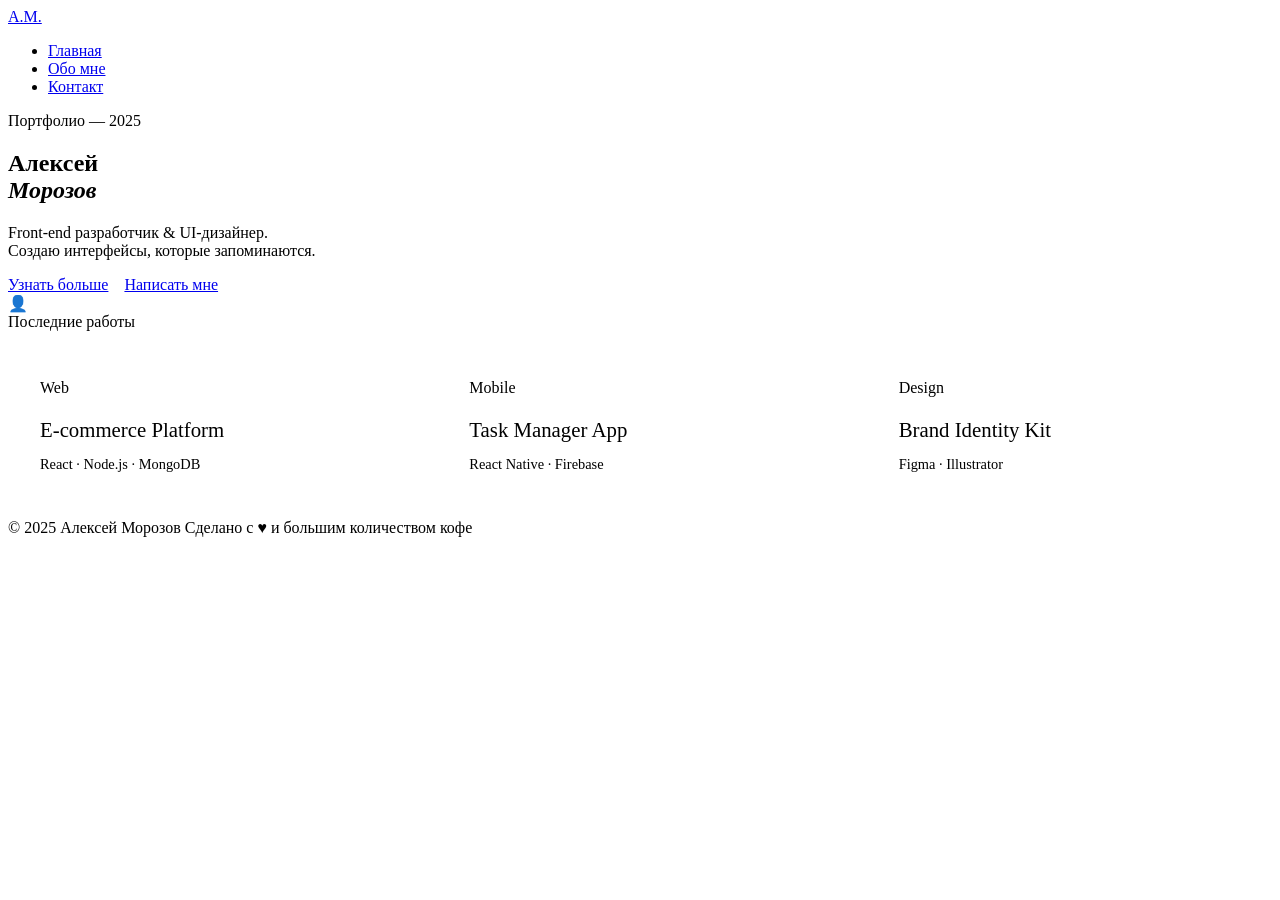
==== index.html @ 92672c8c "init: project structure and index.html" ====
<!DOCTYPE html>
<html lang="ru">
<head>
  <meta charset="UTF-8" />
  <meta name="viewport" content="width=device-width, initial-scale=1.0" />
  <title>Алексей Морозов — Разработчик</title>
  <link rel="stylesheet" href="style.css" />
</head>
<body>

  <!-- NAVIGATION -->
  <nav>
    <a class="nav-logo" href="index.html">А.М.</a>
    <ul class="nav-links">
      <li><a href="index.html" class="active">Главная</a></li>
      <li><a href="about.html">Обо мне</a></li>
      <li><a href="contact.html">Контакт</a></li>
    </ul>
  </nav>

  <!-- MAIN -->
  <main class="page">
    <section class="hero">
      <div class="hero-text">
        <p class="hero-eyebrow">Портфолио — 2025</p>
        <h1 class="hero-name">
          Алексей<br>
          <em>Морозов</em>
        </h1>
        <p class="hero-tagline">
          Front-end разработчик &amp; UI-дизайнер.<br>
          Создаю интерфейсы, которые запоминаются.
        </p>
        <div style="display:flex; gap:1rem; flex-wrap:wrap;">
          <a href="about.html" class="btn">Узнать больше</a>
          <a href="contact.html" class="btn btn-accent">Написать мне</a>
        </div>
      </div>

      <div class="hero-visual">
        <div class="avatar-frame">
          <span class="avatar-placeholder">&#x1F464;</span>
        </div>
      </div>
    </section>

    <div class="divider">Последние работы</div>

    <!-- PROJECTS TEASER -->
    <section style="display:grid; grid-template-columns: repeat(3,1fr); gap:1.5rem;">
      <div class="skill-item fade-in" style="border:1px solid var(--border); padding:2rem;">
        <p class="section-label">Web</p>
        <h3 style="font-weight:300; font-size:1.3rem; margin-bottom:0.5rem;">E-commerce Platform</h3>
        <p style="font-size:0.9rem; color:var(--muted);">React · Node.js · MongoDB</p>
      </div>
      <div class="skill-item fade-in" style="border:1px solid var(--border); padding:2rem;">
        <p class="section-label">Mobile</p>
        <h3 style="font-weight:300; font-size:1.3rem; margin-bottom:0.5rem;">Task Manager App</h3>
        <p style="font-size:0.9rem; color:var(--muted);">React Native · Firebase</p>
      </div>
      <div class="skill-item fade-in" style="border:1px solid var(--border); padding:2rem;">
        <p class="section-label">Design</p>
        <h3 style="font-weight:300; font-size:1.3rem; margin-bottom:0.5rem;">Brand Identity Kit</h3>
        <p style="font-size:0.9rem; color:var(--muted);">Figma · Illustrator</p>
      </div>
    </section>
  </main>

  <!-- FOOTER -->
  <footer>
    <span>© 2025 Алексей Морозов</span>
    <span>Сделано с ♥ и большим количеством кофе</span>
  </footer>

</body>
</html>
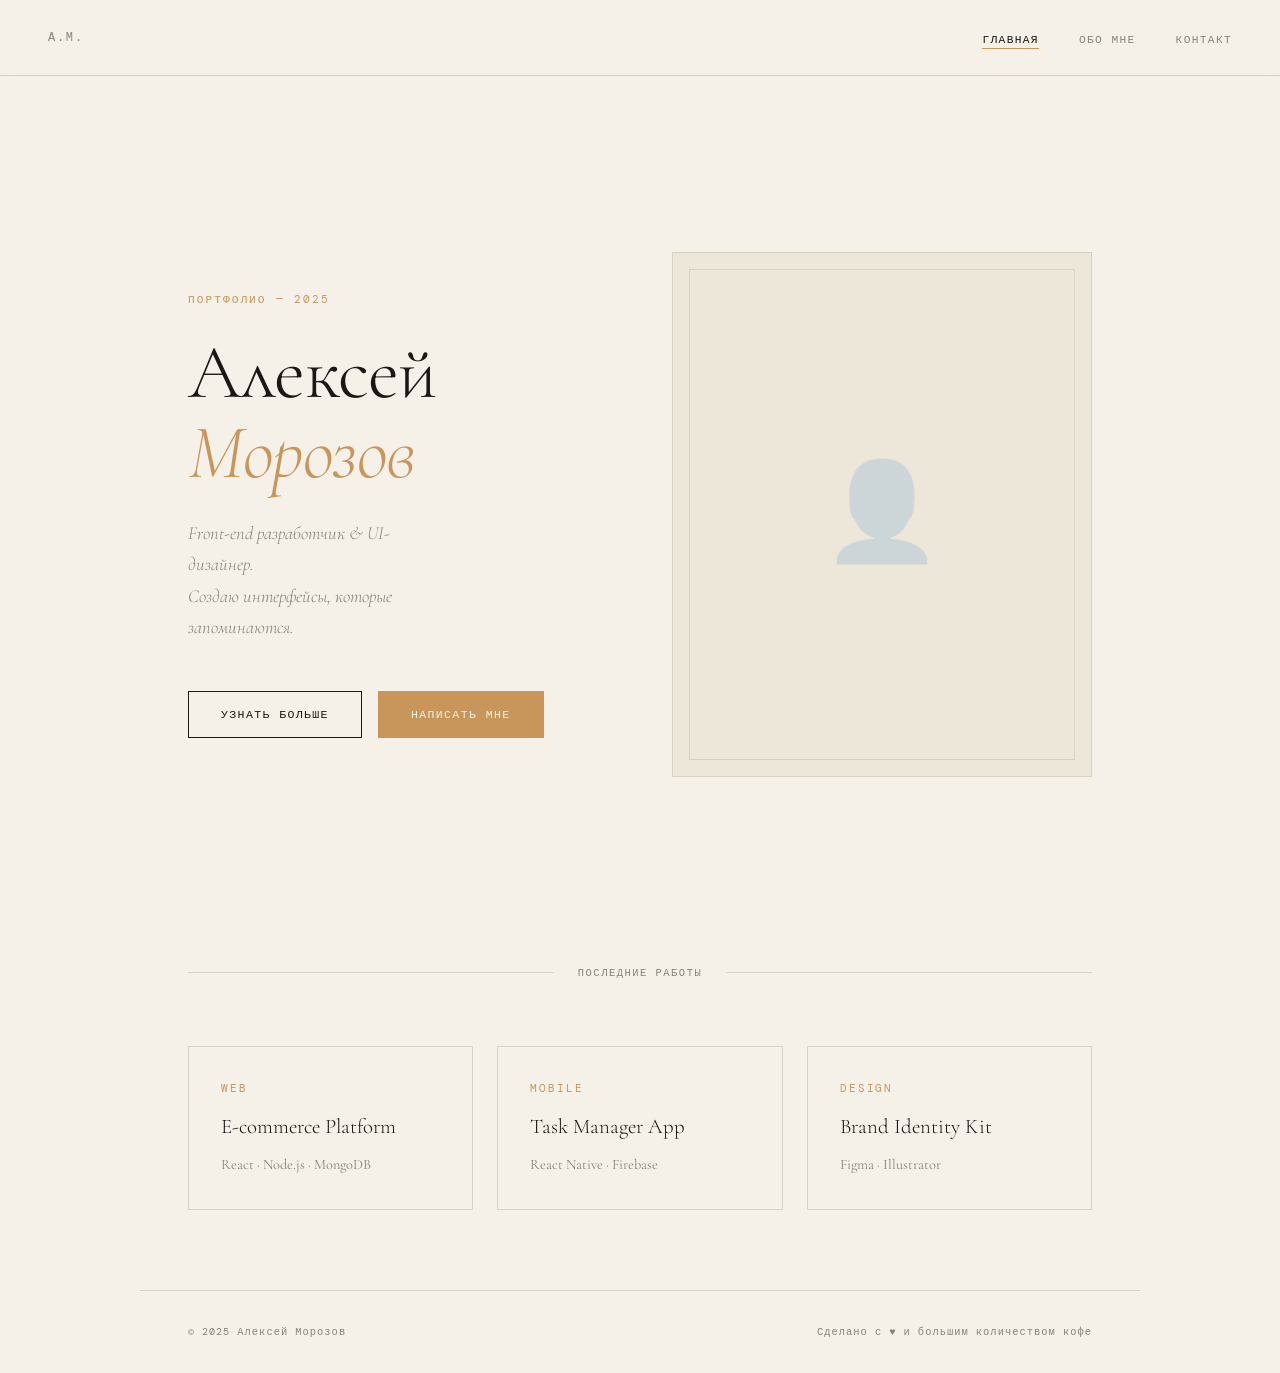
==== commit eb23f011: "style: update styles" ====
--- a/index.html
+++ b/index.html
@@ -8,7 +8,6 @@
 </head>
 <body>
 
-  <!-- NAVIGATION -->
   <nav>
     <a class="nav-logo" href="index.html">А.М.</a>
     <ul class="nav-links">
@@ -18,7 +17,6 @@
     </ul>
   </nav>
 
-  <!-- MAIN -->
   <main class="page">
     <section class="hero">
       <div class="hero-text">
@@ -46,7 +44,6 @@
 
     <div class="divider">Последние работы</div>
 
-    <!-- PROJECTS TEASER -->
     <section style="display:grid; grid-template-columns: repeat(3,1fr); gap:1.5rem;">
       <div class="skill-item fade-in" style="border:1px solid var(--border); padding:2rem;">
         <p class="section-label">Web</p>
@@ -66,7 +63,7 @@
     </section>
   </main>
 
-  <!-- FOOTER -->
+
   <footer>
     <span>© 2025 Алексей Морозов</span>
     <span>Сделано с ♥ и большим количеством кофе</span>
--- a/style.css
+++ b/style.css
@@ -0,0 +1,396 @@
+/* ============================
+   ПЕРСОНАЛЬНЫЙ САЙТ-ВИЗИТКА
+   Aesthetic: Editorial Luxury
+   ============================ */
+
+@import url('https://fonts.googleapis.com/css2?family=Cormorant+Garamond:ital,wght@0,300;0,400;0,600;1,300;1,400&family=DM+Mono:wght@300;400&display=swap');
+
+:root {
+  --cream:    #f5f0e8;
+  --ink:      #1a1714;
+  --accent:   #c8965a;
+  --muted:    #8a8278;
+  --border:   #d8d0c4;
+  --hover-bg: #ede7da;
+}
+
+*, *::before, *::after { box-sizing: border-box; margin: 0; padding: 0; }
+
+html { scroll-behavior: smooth; }
+
+body {
+  background: var(--cream);
+  color: var(--ink);
+  font-family: 'Cormorant Garamond', Georgia, serif;
+  font-size: 18px;
+  line-height: 1.7;
+  min-height: 100vh;
+}
+
+/* ---- NAVIGATION ---- */
+nav {
+  position: fixed;
+  top: 0; left: 0; right: 0;
+  z-index: 100;
+  display: flex;
+  justify-content: space-between;
+  align-items: center;
+  padding: 1.4rem 3rem;
+  background: rgba(245, 240, 232, 0.92);
+  backdrop-filter: blur(8px);
+  border-bottom: 1px solid var(--border);
+}
+
+.nav-logo {
+  font-family: 'DM Mono', monospace;
+  font-size: 0.75rem;
+  letter-spacing: 0.15em;
+  text-transform: uppercase;
+  color: var(--muted);
+  text-decoration: none;
+  transition: color 0.3s;
+}
+.nav-logo:hover { color: var(--ink); }
+
+.nav-links {
+  display: flex;
+  gap: 2.5rem;
+  list-style: none;
+}
+.nav-links a {
+  font-family: 'DM Mono', monospace;
+  font-size: 0.7rem;
+  letter-spacing: 0.12em;
+  text-transform: uppercase;
+  color: var(--muted);
+  text-decoration: none;
+  position: relative;
+  transition: color 0.3s;
+}
+.nav-links a::after {
+  content: '';
+  position: absolute;
+  bottom: -3px; left: 0;
+  width: 0; height: 1px;
+  background: var(--accent);
+  transition: width 0.3s;
+}
+.nav-links a:hover { color: var(--ink); }
+.nav-links a:hover::after { width: 100%; }
+.nav-links a.active { color: var(--ink); }
+.nav-links a.active::after { width: 100%; }
+
+/* ---- PAGE WRAPPER ---- */
+.page {
+  max-width: 1000px;
+  margin: 0 auto;
+  padding: 8rem 3rem 5rem;
+}
+
+/* ---- HOME / HERO ---- */
+.hero {
+  display: grid;
+  grid-template-columns: 1fr 1fr;
+  gap: 4rem;
+  align-items: center;
+  min-height: calc(100vh - 8rem);
+}
+
+.hero-text { animation: fadeUp 0.9s ease both; }
+
+.hero-eyebrow {
+  font-family: 'DM Mono', monospace;
+  font-size: 0.7rem;
+  letter-spacing: 0.18em;
+  text-transform: uppercase;
+  color: var(--accent);
+  margin-bottom: 1.5rem;
+}
+
+.hero-name {
+  font-size: clamp(3rem, 6vw, 5.5rem);
+  font-weight: 300;
+  line-height: 1.05;
+  letter-spacing: -0.01em;
+  margin-bottom: 1.5rem;
+}
+.hero-name em {
+  font-style: italic;
+  color: var(--accent);
+}
+
+.hero-tagline {
+  font-size: 1.15rem;
+  color: var(--muted);
+  font-weight: 300;
+  font-style: italic;
+  margin-bottom: 3rem;
+  max-width: 32ch;
+}
+
+.btn {
+  display: inline-block;
+  padding: 0.8rem 2rem;
+  border: 1px solid var(--ink);
+  color: var(--ink);
+  text-decoration: none;
+  font-family: 'DM Mono', monospace;
+  font-size: 0.72rem;
+  letter-spacing: 0.12em;
+  text-transform: uppercase;
+  transition: background 0.3s, color 0.3s;
+}
+.btn:hover { background: var(--ink); color: var(--cream); }
+.btn-accent { background: var(--accent); border-color: var(--accent); color: var(--cream); }
+.btn-accent:hover { background: #b07840; border-color: #b07840; color: var(--cream); }
+
+.hero-visual {
+  animation: fadeUp 0.9s 0.2s ease both;
+}
+
+.avatar-frame {
+  width: 100%;
+  aspect-ratio: 4/5;
+  background: var(--hover-bg);
+  border: 1px solid var(--border);
+  display: flex;
+  align-items: center;
+  justify-content: center;
+  position: relative;
+  overflow: hidden;
+}
+
+.avatar-placeholder {
+  font-size: 6rem;
+  opacity: 0.15;
+}
+
+.avatar-frame::before {
+  content: '';
+  position: absolute;
+  inset: 1rem;
+  border: 1px solid var(--border);
+  pointer-events: none;
+}
+
+/* ---- DIVIDER ---- */
+.divider {
+  display: flex;
+  align-items: center;
+  gap: 1.5rem;
+  margin: 4rem 0;
+  color: var(--muted);
+  font-family: 'DM Mono', monospace;
+  font-size: 0.65rem;
+  letter-spacing: 0.15em;
+  text-transform: uppercase;
+}
+.divider::before, .divider::after {
+  content: '';
+  flex: 1;
+  height: 1px;
+  background: var(--border);
+}
+
+/* ---- SECTION TITLES ---- */
+.section-label {
+  font-family: 'DM Mono', monospace;
+  font-size: 0.68rem;
+  letter-spacing: 0.18em;
+  text-transform: uppercase;
+  color: var(--accent);
+  margin-bottom: 0.75rem;
+}
+
+.section-title {
+  font-size: clamp(2rem, 4vw, 3.2rem);
+  font-weight: 300;
+  line-height: 1.1;
+  margin-bottom: 2rem;
+}
+.section-title em { font-style: italic; }
+
+/* ---- ABOUT PAGE ---- */
+.about-grid {
+  display: grid;
+  grid-template-columns: 2fr 3fr;
+  gap: 5rem;
+  margin-top: 2rem;
+}
+
+.about-sidebar {}
+
+.stat-block {
+  border-top: 1px solid var(--border);
+  padding: 1.5rem 0;
+}
+.stat-number {
+  font-size: 3rem;
+  font-weight: 300;
+  color: var(--accent);
+  line-height: 1;
+}
+.stat-label {
+  font-family: 'DM Mono', monospace;
+  font-size: 0.65rem;
+  letter-spacing: 0.12em;
+  text-transform: uppercase;
+  color: var(--muted);
+  margin-top: 0.3rem;
+}
+
+.about-body p {
+  margin-bottom: 1.5rem;
+  font-size: 1.1rem;
+  line-height: 1.8;
+  color: #3a3530;
+}
+
+.skills-grid {
+  display: grid;
+  grid-template-columns: repeat(3, 1fr);
+  gap: 0;
+  margin-top: 3rem;
+  border: 1px solid var(--border);
+}
+
+.skill-item {
+  padding: 1.5rem;
+  border-right: 1px solid var(--border);
+  border-bottom: 1px solid var(--border);
+  transition: background 0.25s;
+}
+.skill-item:hover { background: var(--hover-bg); }
+.skill-item:nth-child(3n) { border-right: none; }
+
+.skill-name {
+  font-family: 'DM Mono', monospace;
+  font-size: 0.7rem;
+  letter-spacing: 0.1em;
+  color: var(--ink);
+  margin-bottom: 0.5rem;
+}
+
+.skill-bar {
+  height: 2px;
+  background: var(--border);
+  position: relative;
+  overflow: hidden;
+}
+.skill-fill {
+  position: absolute;
+  top: 0; left: 0;
+  height: 100%;
+  background: var(--accent);
+  animation: expandBar 1.2s ease both;
+}
+
+/* ---- CONTACT PAGE ---- */
+.contact-layout {
+  display: grid;
+  grid-template-columns: 1fr 1fr;
+  gap: 5rem;
+  margin-top: 2rem;
+}
+
+.contact-info-item {
+  display: flex;
+  gap: 1.5rem;
+  padding: 1.5rem 0;
+  border-bottom: 1px solid var(--border);
+  align-items: flex-start;
+}
+.contact-icon {
+  font-size: 1.3rem;
+  flex-shrink: 0;
+  margin-top: 0.2rem;
+}
+.contact-label {
+  font-family: 'DM Mono', monospace;
+  font-size: 0.65rem;
+  letter-spacing: 0.12em;
+  text-transform: uppercase;
+  color: var(--muted);
+  margin-bottom: 0.3rem;
+}
+.contact-value {
+  font-size: 1rem;
+  color: var(--ink);
+}
+.contact-value a {
+  color: var(--ink);
+  text-decoration: none;
+  border-bottom: 1px solid var(--border);
+  transition: border-color 0.3s;
+}
+.contact-value a:hover { border-color: var(--accent); }
+
+/* ---- FORM ---- */
+.form-group {
+  margin-bottom: 1.8rem;
+}
+label {
+  display: block;
+  font-family: 'DM Mono', monospace;
+  font-size: 0.65rem;
+  letter-spacing: 0.12em;
+  text-transform: uppercase;
+  color: var(--muted);
+  margin-bottom: 0.6rem;
+}
+input, textarea {
+  width: 100%;
+  background: transparent;
+  border: none;
+  border-bottom: 1px solid var(--border);
+  padding: 0.6rem 0;
+  font-family: 'Cormorant Garamond', serif;
+  font-size: 1rem;
+  color: var(--ink);
+  outline: none;
+  transition: border-color 0.3s;
+}
+input:focus, textarea:focus { border-color: var(--accent); }
+textarea { resize: vertical; min-height: 120px; }
+
+/* ---- FOOTER ---- */
+footer {
+  border-top: 1px solid var(--border);
+  padding: 2rem 3rem;
+  max-width: 1000px;
+  margin: 0 auto;
+  display: flex;
+  justify-content: space-between;
+  align-items: center;
+}
+footer span {
+  font-family: 'DM Mono', monospace;
+  font-size: 0.65rem;
+  letter-spacing: 0.1em;
+  color: var(--muted);
+}
+
+/* ---- ANIMATIONS ---- */
+@keyframes fadeUp {
+  from { opacity: 0; transform: translateY(24px); }
+  to   { opacity: 1; transform: translateY(0); }
+}
+@keyframes expandBar {
+  from { width: 0; }
+}
+
+.fade-in { animation: fadeUp 0.8s ease both; }
+
+/* ---- RESPONSIVE ---- */
+@media (max-width: 768px) {
+  nav { padding: 1rem 1.5rem; }
+  .nav-links { gap: 1.2rem; }
+  .page { padding: 6rem 1.5rem 3rem; }
+  .hero { grid-template-columns: 1fr; gap: 2.5rem; min-height: auto; }
+  .hero-visual { order: -1; }
+  .avatar-frame { aspect-ratio: 3/2; max-width: 300px; }
+  .about-grid { grid-template-columns: 1fr; gap: 2.5rem; }
+  .skills-grid { grid-template-columns: repeat(2, 1fr); }
+  .contact-layout { grid-template-columns: 1fr; gap: 3rem; }
+  footer { flex-direction: column; gap: 0.5rem; text-align: center; }
+}
